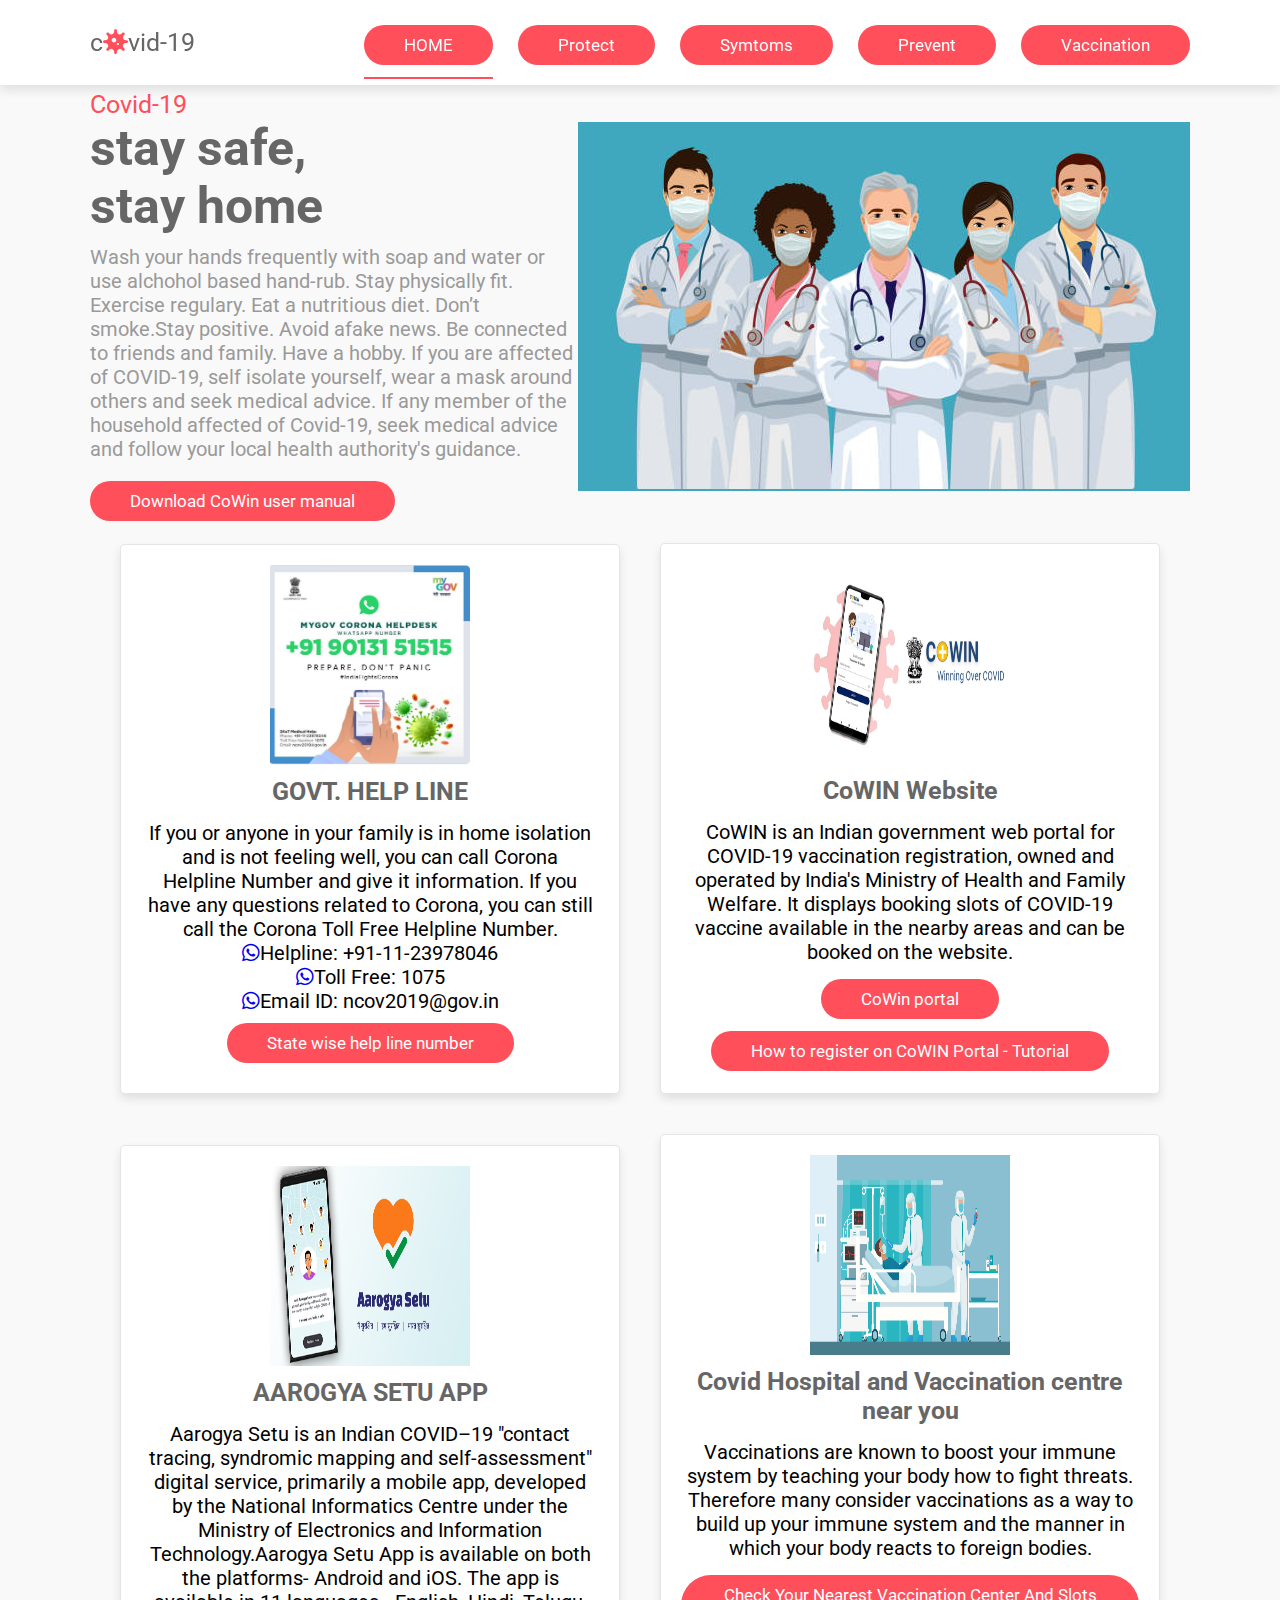
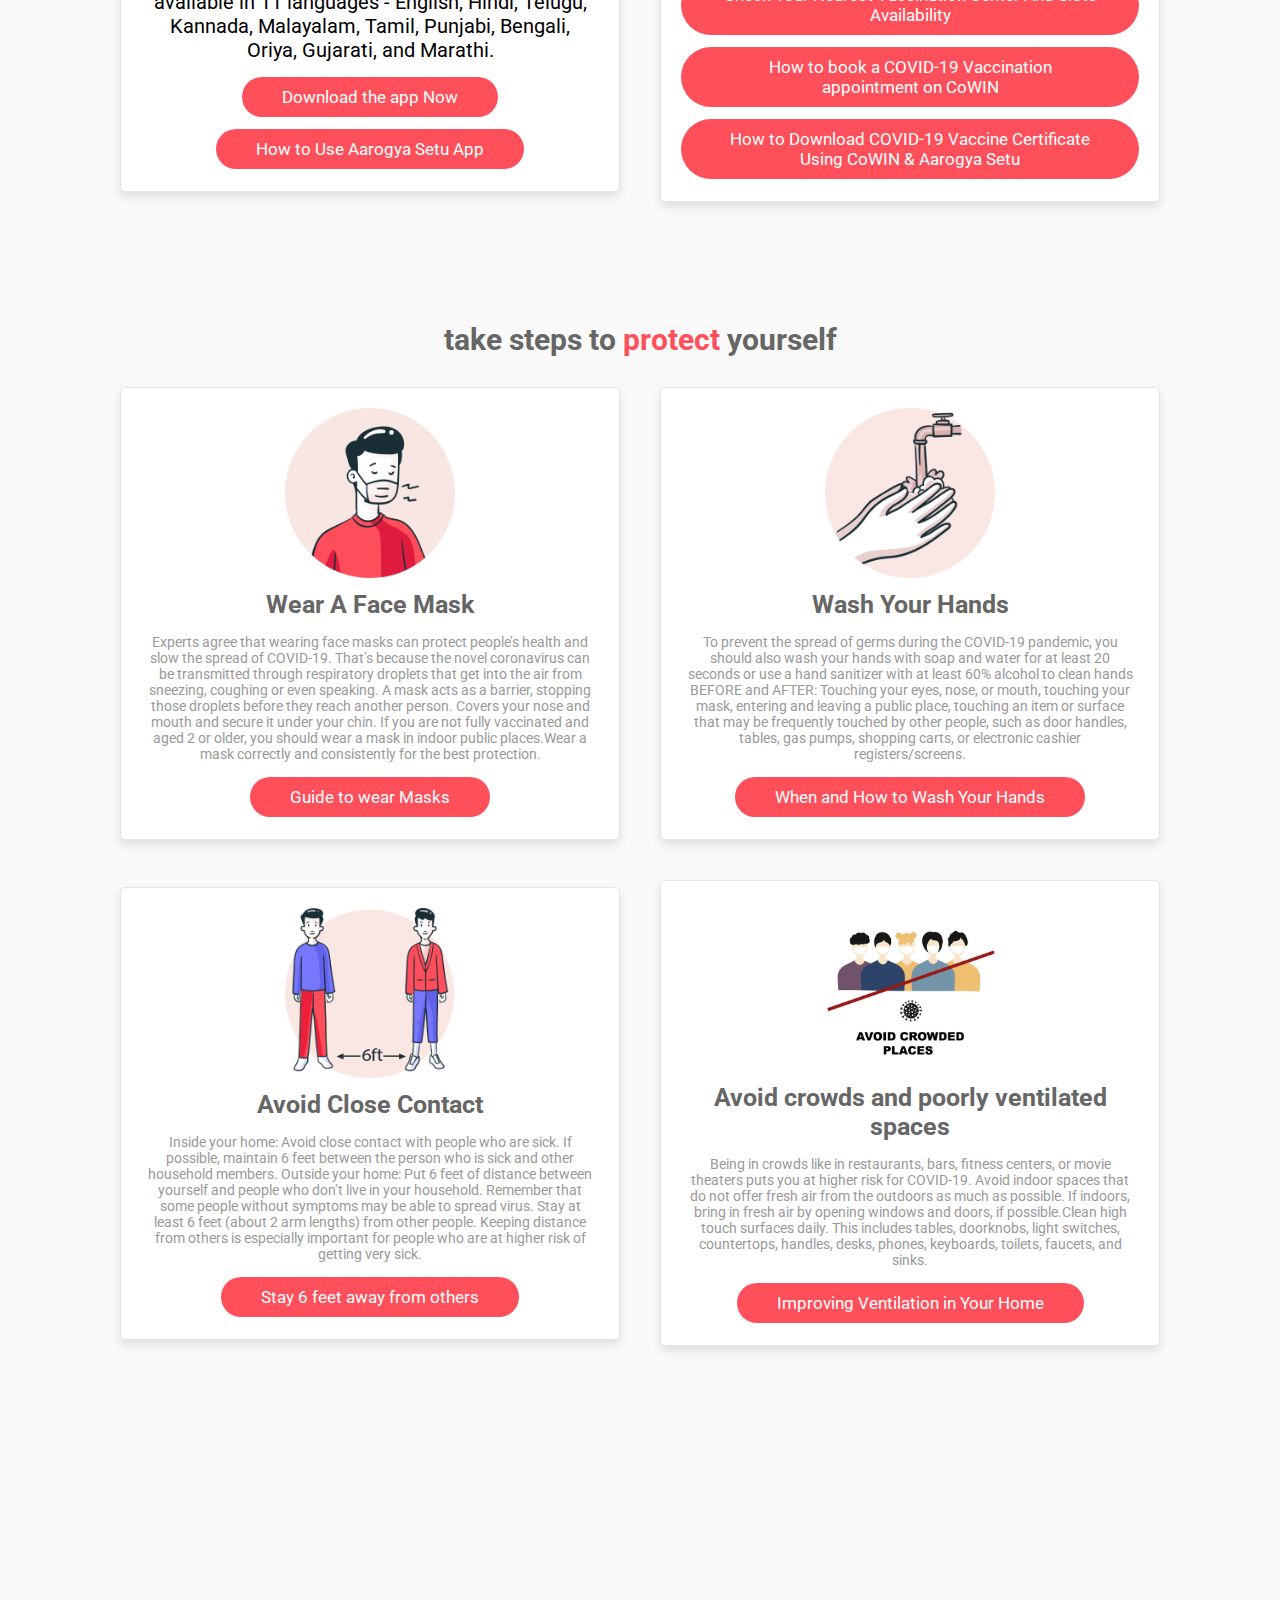
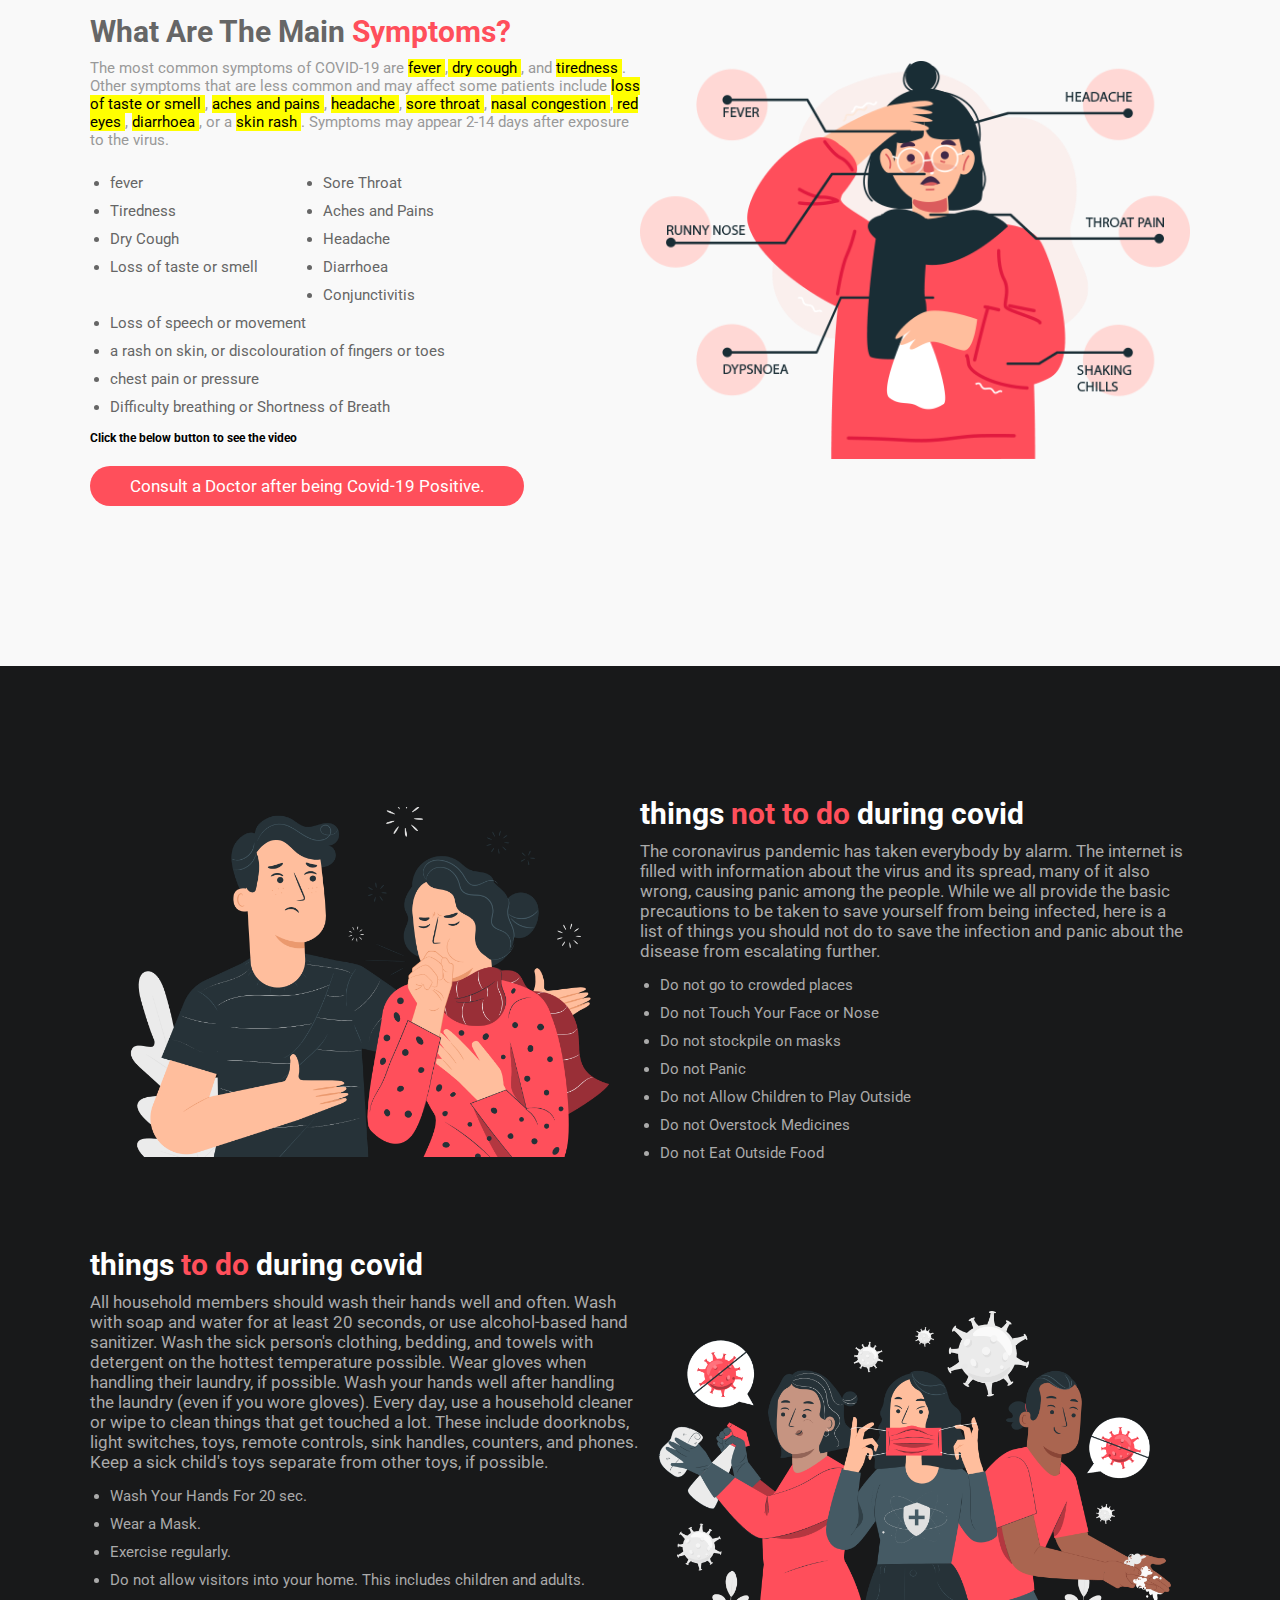
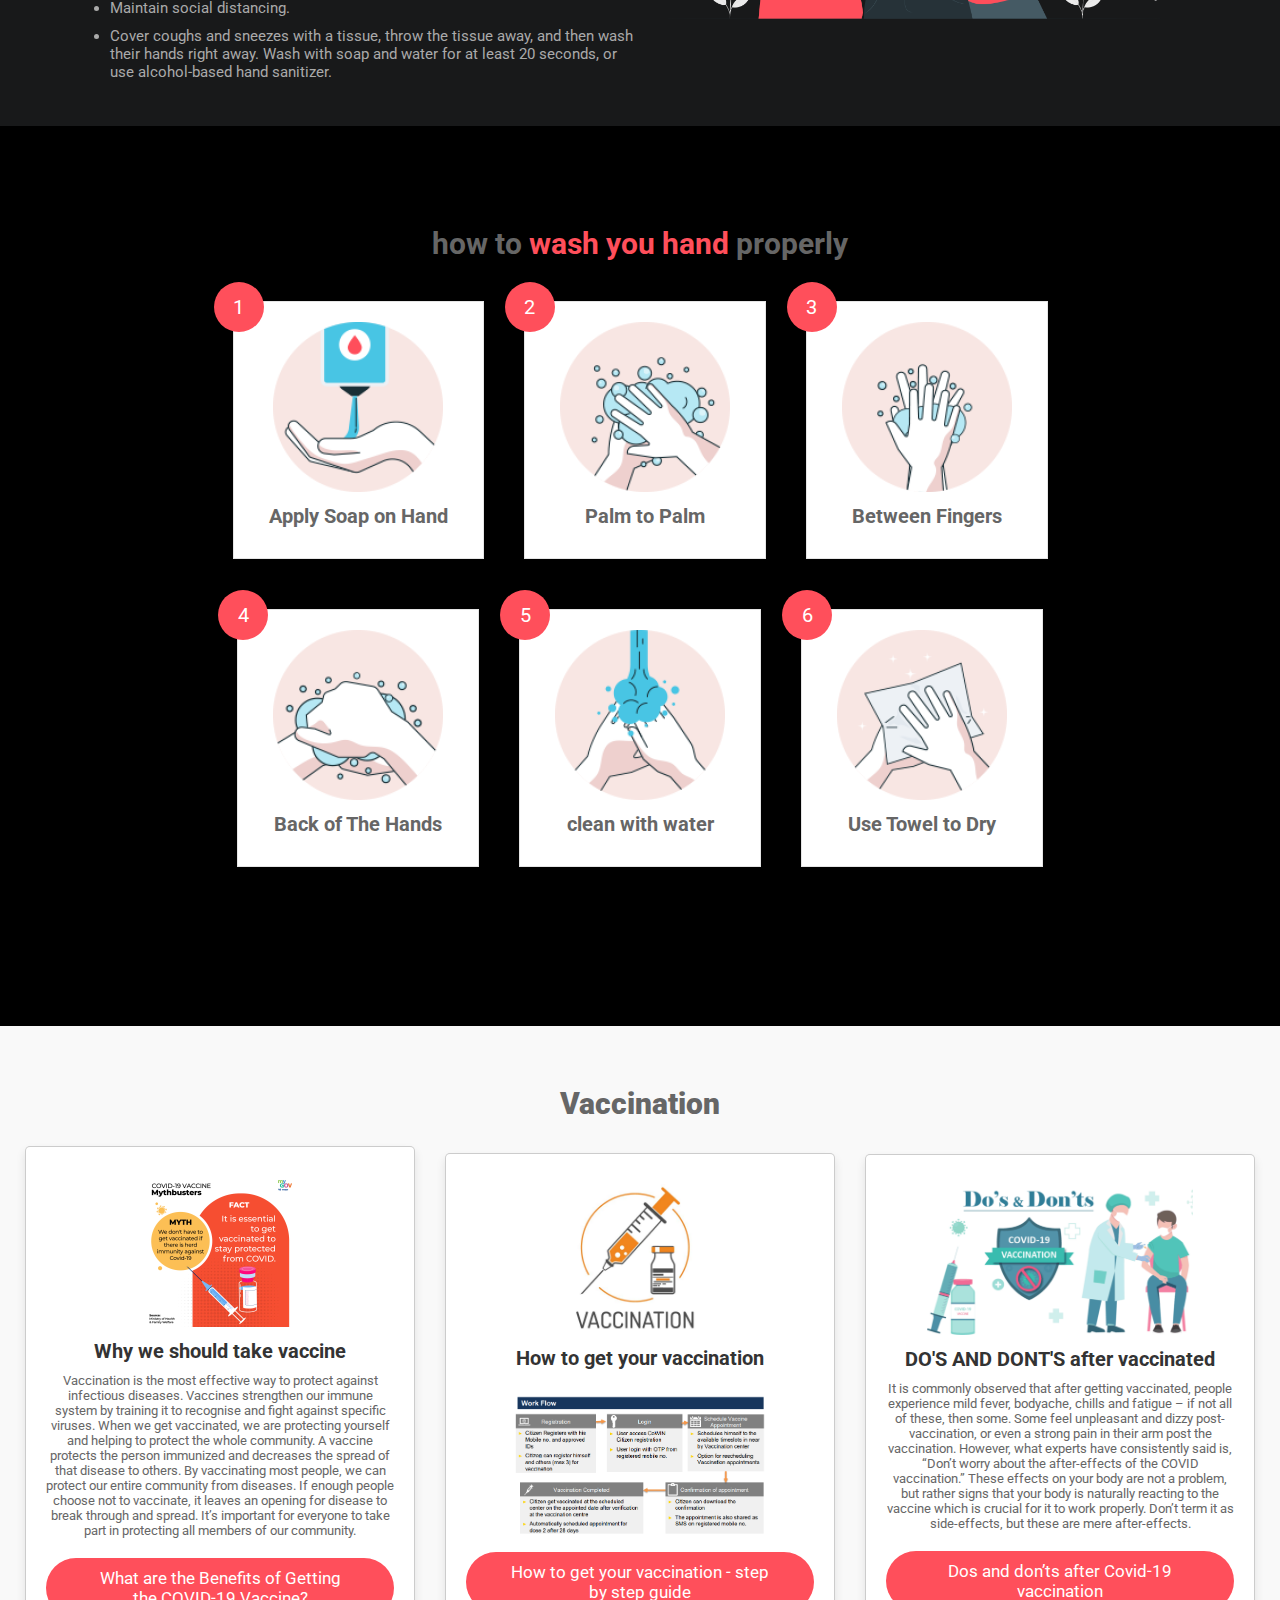
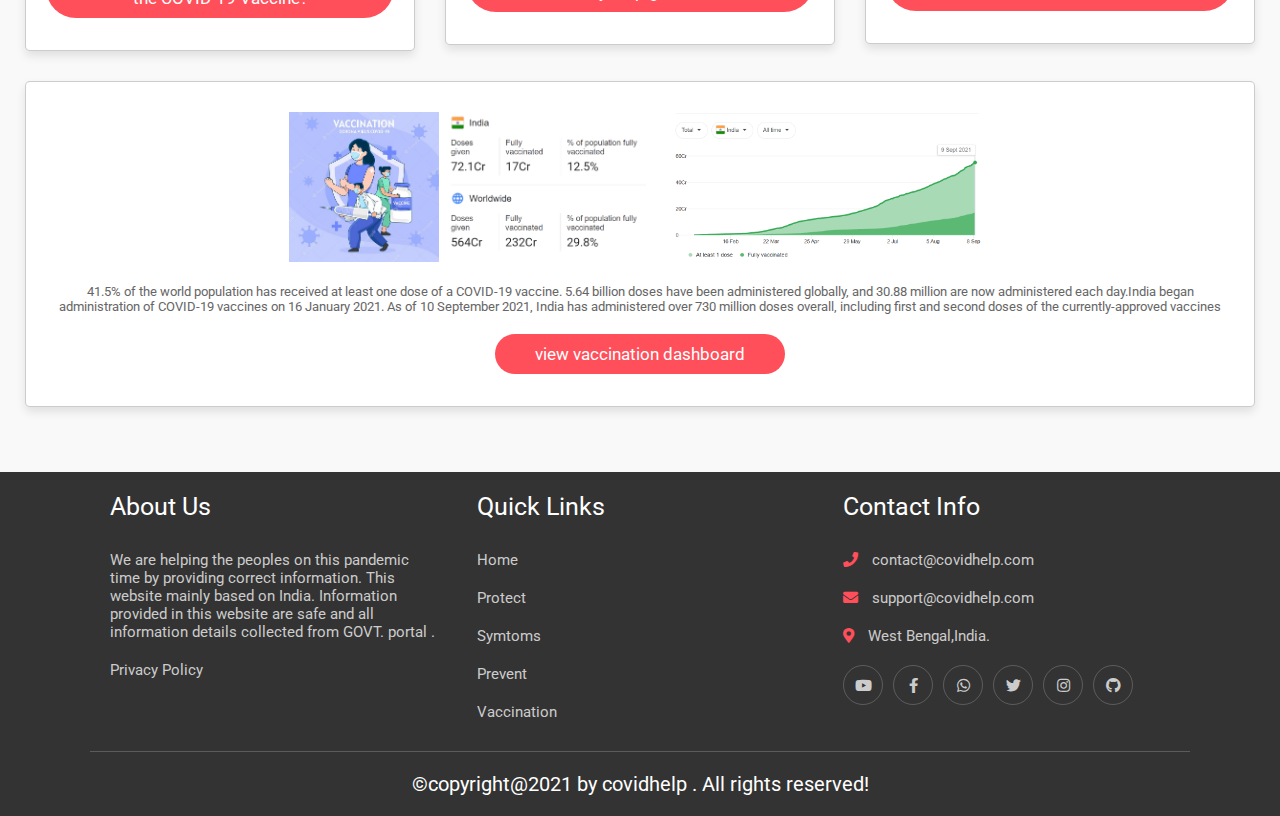
==== index.html @ de269ab4 "Update index.html" ====
<!DOCTYPE html>
<html lang="en">
<head>
    <meta charset="UTF-8">
    <meta name="viewport" content="width=device-width, initial-scale=1.0">
    <title>Responsive Covid-19 Website </title>

    <!-- font awesome cdn link  -->
    <link rel="stylesheet" href="https://cdnjs.cloudflare.com/ajax/libs/font-awesome/5.15.3/css/all.min.css">

    <!-- custom css file link  -->
    <link rel="stylesheet" href="style.css">

</head>
<body>
    
<!-- header section starts  -->

<header>

    <a href="#" class="logo">c<span class="fas fa-virus"></span>vid-19</a>

    <div id="menu" class="fas fa-bars"></div>

    <nav class="navbar">
        <ul>
            <li><a href="#home"><nav class="btn">HOME</nav></a></li>
            <li><a href="#protect"><nav class="btn">Protect</nav></a></li>
            <li><a href="#symtoms"><nav class="btn">Symtoms</nav></a></li>
            <li><a href="#prevent"><nav class="btn">Prevent</nav></a></li>
            <li><a href="#vaccination"><nav class="btn">Vaccination</nav></a></li>
            <!-- <li><a href="#handwash"><nav class="btn">hand wash</nav></a></li> -->
            <!-- <li><a href="#spread"><nav class="btn">Spread</nav></a></li> -->
        </ul>
    </nav>

</header>

<!-- header section ends -->

<!-- home section starts  -->
 
<section class="home" id="home">

    <div class="content">

        <span>Covid-19</span>
        <h3>stay safe, <br> stay home</h3>
        <p>Wash your hands frequently with soap and water or use alchohol based hand-rub. Stay physically fit. Exercise regulary. Eat a nutritious diet. Don’t smoke.Stay positive. Avoid afake news. Be connected to friends and family. Have a hobby. If you are affected of COVID-19, self isolate yourself, wear a mask around others and seek medical advice. If any member of the household affected of Covid-19, seek medical advice and follow your local health authority's guidance.
        </p>
        <a href="../images/User_Guide_Citizen registration_18+.pdf" class="btn">Download CoWin user manual</a>

    </div>

    <div class="image">
        <img src="../images/doctor.jpg" alt="">
    </div>

<div class="box-container">
    <div class="box">
        <img src="../images/help line.png" alt="">
            <h3>GOVT. HELP LINE</h3>
            <p>
                If you or anyone in your family is in home isolation and is not feeling well, you can call Corona Helpline Number and give it information. If you have any questions related to Corona, you can still call the Corona Toll Free Helpline Number.<br>

                <a href="#" class="fab fa-whatsapp"></a>Helpline: +91-11-23978046 <br>
                <a href="#" class="fab fa-whatsapp"></a>Toll Free: 1075 <br>
                <a href="#" class="fab fa-whatsapp"></a>Email ID: ncov2019@gov.in <br>
                <a href="../images\coronvavirushelplinenumber.pdf" class="btn">State wise help line number</a>
                <!-- <a href="#" class="fab fa-twitter"></a> <br>
                <a href="#" class="fab fa-envelope"></a> <br> -->
            </p>
         </div>

         <div class="box">
            <img src="../images/cowin.jpeg" alt="">
            <h3>CoWIN Website</h3>
            <p> CoWIN is an Indian government web portal for COVID-19 vaccination registration, owned and operated by India's Ministry of Health and Family Welfare. It displays booking slots of COVID-19 vaccine available in the nearby areas and can be booked on the website.     
            </p>
            <a href="https://www.cowin.gov.in/" class="btn">CoWin portal</a>
            <a href="https://youtu.be/iLyDzPsIB3E" class="btn">How to register on CoWIN Portal - Tutorial</a>
        </div>

        <div class="box">
            <img src="../images/aarogya-setu.jpg" alt="">
            <h3>AAROGYA SETU APP</h3>
            <p>
                Aarogya Setu is an Indian COVID–19 "contact tracing, syndromic mapping and self-assessment" digital service, primarily a mobile app, developed by the National Informatics Centre under the Ministry of Electronics and Information Technology.Aarogya Setu App is available on both the platforms- Android and iOS. The app is available in 11 languages - English, Hindi, Telugu, Kannada, Malayalam, Tamil, Punjabi, Bengali, Oriya, Gujarati, and Marathi. <br>

            </p>
            <a href="https://play.google.com/store/apps/details?id=nic.goi.aarogyasetu" class="btn">Download the app Now</a>
            <a href="https://youtu.be/gybsRI771Jg" class="btn">How to Use Aarogya Setu App</a>
        </div>

        <div class="box">
            <img src="../images/covid-19-treatment-hospital.jpg" alt="">
            <h3>Covid Hospital and Vaccination centre near you</h3>
            <p>
                Vaccinations are known to boost your immune system by teaching your body how to fight threats. Therefore many consider vaccinations as a way to build up your immune system and the manner in which your body reacts to foreign bodies.
            </p>
            <a href="https://www.cowin.gov.in" class="btn">Check Your Nearest Vaccination Center And Slots Availability</a>
            <a href="https://youtu.be/io-oreIAuTM" class="btn">How to book a COVID-19 Vaccination appointment on CoWIN</a>
            <a href="https://youtu.be/2OgBGn1oZc8" class="btn">How to Download COVID-19 Vaccine Certificate Using CoWIN & Aarogya Setu</a>
        </div>

    </div>
</section>

<!-- home section ends -->

<section class="protect" id="protect">

    <h1 class="heading">take steps to <span>protect</span> yourself</h1>

    <div class="box-container">

        <div class="box">
            <img src="../images\protect-1.png" alt="">
            <h3>Wear A Face Mask</h3>
            <p>Experts agree that wearing face masks can protect people’s health and slow the spread of COVID-19. That’s because the novel coronavirus can be transmitted through respiratory droplets that get into the air from sneezing, coughing or even speaking. A mask acts as a barrier, stopping those droplets before they reach another person. Covers your nose and mouth and secure it under your chin. If you are not fully vaccinated and aged 2 or older, you should wear a mask in indoor public places.Wear a mask correctly and consistently for the best protection.</p>
            <a href="https://www.cdc.gov/coronavirus/2019-ncov/prevent-getting-sick/about-face-coverings.html" class="btn">Guide to wear Masks</a>
        </div>

        <div class="box">
            <img src="../images\protect-2.png" alt="">
            <h3>Wash Your Hands</h3>
            <p>To prevent the spread of germs during the COVID-19 pandemic, you should also wash your hands with soap and water for at least 20 seconds or use a hand sanitizer with at least 60% alcohol to clean hands BEFORE and AFTER:
                Touching your eyes, nose, or mouth,
                touching your mask,
                entering and leaving a public place,
                touching an item or surface that may be frequently touched by other people, such as door handles, tables, gas pumps, shopping carts, or electronic cashier registers/screens.</p>
            <a href="https://www.cdc.gov/handwashing/when-how-handwashing.html" class="btn">When and How to Wash Your Hands</a>
        </div>

        <div class="box">
            <img src="../images\protect-3.png" alt="">
            <h3>Avoid Close Contact</h3>
            <p>Inside your home: Avoid close contact with people who are sick.
                If possible, maintain 6 feet between the person who is sick and other household members.
                Outside your home: Put 6 feet of distance between yourself and people who don’t live in your household.
                Remember that some people without symptoms may be able to spread virus.
                Stay at least 6 feet (about 2 arm lengths) from other people.
                Keeping distance from others is especially important for people who are at higher risk of getting very sick.</p>
            <a href="https://www.cdc.gov/coronavirus/2019-ncov/prevent-getting-sick/prevention.html" class="btn">Stay 6 feet away from others</a>
        </div>
        <div class="box">
            <img src="../images/avoid-crowded-places.jpg" alt="">
            <h3>Avoid crowds and poorly ventilated spaces</h3>
            <p>Being in crowds like in restaurants, bars, fitness centers, or movie theaters puts you at higher risk for COVID-19.
                Avoid indoor spaces that do not offer fresh air from the outdoors as much as possible.
                If indoors, bring in fresh air by opening windows and doors, if possible.Clean high touch surfaces daily. This includes tables, doorknobs, light switches, countertops, handles, desks, phones, keyboards, toilets, faucets, and sinks.</p>
            <a href="https://www.cdc.gov/coronavirus/2019-ncov/prevent-getting-sick/Improving-Ventilation-Home.html" class="btn">Improving Ventilation in Your Home</a>
        </div>








    </div>

</section>

<!-- symtoms section starts  -->

<section class="symtoms" id="symtoms">

    <div class="content">
        <h1 class="heading">What Are The Main <span>Symptoms?</span></h1>
        <p> The most common symptoms of COVID-19 are <mark> fever </mark> ,<mark> dry cough </mark>, and <mark>  tiredness </mark>. Other symptoms that are less common and may affect some patients include <mark> loss of taste or smell </mark>, <mark> aches and pains </mark>, <mark> headache </mark>, <mark>sore throat </mark>, <mark> nasal congestion </mark>,<mark> red eyes </mark>, <mark> diarrhoea </mark>, or a <mark> skin rash </mark>.  Symptoms may appear 2-14 days after exposure to the virus.
        </p>
        <ul>
            <div class="one">
                <li>fever</li>
                <li>Tiredness</li>
                <li>Dry Cough</li>
                <li>Loss of taste or smell</li>
            </div>
            <div class="two">
                <li>Sore Throat</li>            
                <li>Aches and Pains</li>
                <li>Headache</li>
                <li>Diarrhoea</li>
                <li>Conjunctivitis </li>
                <!-- <li>a rash on skin, or discolouration of fingers or toes</li> -->
            </div> 
            <div class="three">
                <li>Loss of speech or movement</li>  
                  <li>a rash on skin, or discolouration of fingers or toes</li>         
                <li>chest pain or pressure</li>
                <li>Difficulty breathing or Shortness of Breath</li>
            </div>

        </ul>
         <h3> Click the below button to see the video </h3> <br>
        <a href="https://youtu.be/ICyGokyR0jM" class="btn">  Consult a Doctor after being Covid-19 Positive.</a>
    </div>

    <div class="image">  
        <img src="../images\symptoms-img.png" alt="">
    </div>

</section>

<!-- symtoms section ends -->

<!-- prevent section starts  -->

<section class="prevent" id="prevent">

    <div class="row">

        <div class="image">
            <img src="../images/dont-img.png" alt="">
        </div>

        <div class="content">
            <h1 class="heading">things <span>not to do</span> during covid</h1>
            <p>The coronavirus pandemic has taken everybody by alarm. The internet is filled with information about the virus and its spread, many of it also wrong, causing panic among the people. While we all provide  the basic precautions to be taken to save yourself from being infected, here is a list of  things you should not do to save the infection and panic about the disease from escalating further.</p>
            <ul>
                <li>Do not go to crowded places</li>
                <li>Do not Touch Your Face or Nose</li>
                <li>Do not stockpile on masks</li>
                <li>Do not Panic</li>
                <li>Do not Allow Children to Play Outside</li>
                <li>Do not Overstock Medicines </li>
                <li>Do not Eat Outside Food</li>
                <!-- <li></li>
                <li></li> -->
            </ul>
        </div>

    </div>

    <div class="row">

        <div class="content">
            <h1 class="heading">things <span>to do</span> during covid</h1>
            <p>All household members should wash their hands well and often. Wash with soap and water for at least 20 seconds, or use alcohol-based hand sanitizer.
                Wash the sick person's clothing, bedding, and towels with detergent on the hottest temperature possible. Wear gloves when handling their laundry, if possible. Wash your hands well after handling the laundry (even if you wore gloves).
                Every day, use a household cleaner or wipe to clean things that get touched a lot. These include doorknobs, light switches, toys, remote controls, sink handles, counters, and phones. Keep a sick child's toys separate from other toys, if possible.
                </p>
            <ul>
                <li>Wash Your Hands For 20 sec.</li>
                <li>Wear a Mask. </li>
                <li>Exercise regularly.</li>
                <li>Do not allow visitors into your home. This includes children and adults.</li>
                <li>Maintain social distancing. </li>
                <li>Cover coughs and sneezes with a tissue, throw the tissue away, and then wash their hands right away. Wash with soap and water for at least 20 seconds, or use alcohol-based hand sanitizer.</li>
            </ul>
        </div>

        <div class="image">
            <img src="../images\do-img.png" alt="">
        </div>

    </div>

</section>

<!-- prevent section ends -->

<!-- handwash section starts  -->

<section class="handwash" id="handwash">

    <h1 class="heading">how to <span>wash you hand</span> properly</h1>

    <div class="box-container">

        <div class="box">
            <span>1</span>
            <img src="../images/hadnwash-1.png" alt="">
            <h3>Apply Soap on Hand</h3>
        </div>

        <div class="box">
            <span>2</span>
            <img src="../images\hadnwash-2.png" alt="">
            <h3>Palm to Palm</h3>
        </div>

        <div class="box">
            <span>3</span>
            <img src="../images\hadnwash-3.png" alt="">
            <h3>Between Fingers</h3>
        </div>

        <div class="box">
            <span>4</span>
            <img src="../images\hadnwash-4.png" alt="">
            <h3>Back of The Hands</h3>
        </div>

        <div class="box">
            <span>5</span>
            <img src="../images\hadnwash-5.png" alt="">
            <h3>clean with water</h3>
        </div>

        <div class="box">
            <span>6</span>
            <img src="../images\hadnwash-6.png" alt="">
            <h3>Use Towel to Dry</h3>
        </div>

    </div>

</section>



<!-- vaccination section starts -->



<section class="vaccination" id="vaccination">

    <h1 class="heading"><b>Vaccination</b></h1>
    
    <div class="box-container">
    
        <div class="box">
            <img src="../images/vaccination1.jpg" alt="">
            <h3>Why we should take vaccine</h3>
            <h4></h4>
            <p>Vaccination is the most effective way to protect against infectious diseases. 

                Vaccines strengthen our immune system by training it to recognise and fight against specific viruses. 
                
                When we get vaccinated, we are protecting yourself and helping to protect the whole community. 
                    A vaccine protects the person immunized and decreases the spread of that disease to others.
                    
                    
                    By vaccinating most people, we can protect our entire community from diseases. If enough people choose not to vaccinate, it leaves an opening for disease to break through and spread. It’s important for everyone to take part in protecting all members of our community.
                                 
            </p>
            <a href="https://www.muhealth.org/our-stories/what-are-benefits-getting-covid-19-vaccine" class="btn">What are the Benefits of Getting the COVID-19 Vaccine?</a>
        </div>
    
        <div class="box">
            <img src="../images/covid-vaccination-2.jpg" alt="">
            <h3> How to get your vaccination</h3>
             <!-- register,book appointment,get vaccinated, Download the Certificate -->
            <p><b></b> </p>

            <img src="../images/cowin step by step.png" alt="">
            

<a href="../images/User_Guide_Citizen registration_18+.pdf" class="btn">How to get your vaccination - step by step guide </a>



        </div>
    
        <div class="box">
            <img src="../images/What-are-the-Do-and-Don’ts-of-Covid-Vaccination.png" alt="">
            <h3>DO'S AND DONT'S after vaccinated</h3>
            <p> It is commonly observed that after getting vaccinated, people experience mild fever, bodyache, chills and fatigue – if not all of these, then some. Some feel unpleasant and dizzy post-vaccination, or even a strong pain in their arm post the vaccination. However, what experts have consistently said is, “Don’t worry about the after-effects of the COVID vaccination.” These effects on your body are not a problem, but rather signs that your body is naturally reacting to the vaccine which is crucial for it to work properly. Don’t term it as side-effects, but these are mere after-effects.</p>
            <a href="https://www.unicef.org/india/stories/covid-19-dos-and-donts-after-vaccination" class="btn">Dos and don’ts after Covid-19 vaccination</a>
        </div>

        <div class="box">
            <img src="../images/cartoon-coronavirus-vaccine-illustration.jpg" alt="">
            <img src="../images/vaccination details.png" alt="">
            <img src="../images/vacc .png" alt="">
            <h3></h3>
            <p>41.5% of the world population has received at least one dose of a COVID-19 vaccine.
                5.64 billion doses have been administered globally, and 30.88 million are now administered each day.India began administration of COVID-19 vaccines on 16 January 2021. As of 10 September 2021, India has administered over 730 million doses overall, including first and second doses of the currently-approved vaccines</p>
            <a href="https://dashboard.cowin.gov.in/" class="btn">view vaccination dashboard</a>
        </div>
    
    </div>
    </section>


<!-- latest news section ends -->

<!-- footer section starts  -->

<section class="footer">

    <div class="box-container">

        <div class="box">
            <h3>About Us</h3>
            <p>We are helping the peoples on this pandemic time by providing correct information. This website mainly based on India. Information provided in this website are safe and all information details collected from GOVT. portal .  </p>
            <a href="#">Privacy Policy</a>
        </div>

        <!-- <div class="box">
            <h3>Latest news</h3>
            <a href="#"></a>
            
        </div> -->

        <div class="box">
            <h3>Quick Links</h3>
            <a href="#home">Home</a>
            <a href="#protect">Protect</a>
            <a href="#symtoms">Symtoms</a>
            <a href="#prevent">Prevent</a>
            <a href="#vaccination">Vaccination</a>
            <!-- <a href="#handwash">handwash</a> -->
            <!-- <a href="#spread">spread</a> -->
        </div>

        <div class="box">
            <h3> Contact Info </h3>
            <p> <i class="fas fa-phone"></i> contact@covidhelp.com </p>
            <p> <i class="fas fa-envelope"></i> support@covidhelp.com </p>
            <!-- <p> <a href="mailto:ramk521985@gmail.com?subject=subject text">support@covidhelp.com</a> <br> </p> -->
            <p> <i class="fas fa-map-marker-alt"></i>  West Bengal,India. </p>
            <div class="share">
                <a href="#" class="fab fa-youtube"></a>
                <a href="#" class="fab fa-facebook-f"></a>
                <a href="#" class="fab fa-whatsapp"></a>
                <a href="#" class="fab fa-twitter"></a>
                <a href="#" class="fab fa-instagram"></a>
                <a href="#" class="fab fa-github"></a>
            </div>
        </div>

    </div>

    <h1 class="credit">&copy;copyright@2021 by covidhelp . <a href="#">  </a> All rights reserved! </h1>

</section>

<!-- footer section ends -->

<!-- scroll top  -->

<!-- <a href="#home" class="scroll-top">
    <img src="../images/scroll-img.png" alt="">
</a> -->















<!-- jquery cdn link  -->
<script src="https://cdnjs.cloudflare.com/ajax/libs/jquery/3.6.0/jquery.min.js"></script>

<!-- custom js file link  -->
<script src="script.js"></script>


</body>
</html>
---- style.css ----
@import url('https://fonts.googleapis.com/css2?family=Roboto:wght@100;300;400&display=swap');

:root{
    --red:#FF4F5B;
}

*{
    font-family: 'Roboto', sans-serif;
    margin:0; padding:0;
    box-sizing: border-box;
    outline: none; border:none;
    text-decoration: none;
    transition:all .3s cubic-bezier(.16,.8,.62,1.52);
    text-transform: none;
}

*::selection{
    background:var(--red);
    color:#fff;
}

html{
    font-size: 62.5%;
    overflow-x: hidden;
}

html::-webkit-scrollbar{
    width:1.3rem;
}

html::-webkit-scrollbar-track{
    background: #000;
}

html::-webkit-scrollbar-thumb{
    background: var(--red);
}

body{
    background:#f9f9f9;
}

section{
    min-height: 100vh;
    padding:0 7%;
    padding-top: 9rem;
}

.btn{
    display: inline-block;
    margin-top: 1rem;
    padding:1rem 4rem;
    border-radius: 5rem;
    background:var(--red);
    color:#fff;
    overflow: hidden;
    position: relative;
    z-index: 0;
    font-size: 1.7rem;
}

.btn::before{
    content:'';
    position: absolute;
    top: 0; left: 0;
    height: 100%;
    width: 100%;
    z-index: -1;
    background:#444;
    clip-path: polygon(0 0, 100% 0, 0 0, 0% 100%);
    transition:.3s linear;
}

.btn:hover::before{
    clip-path: polygon(0 0, 100% 0, 100% 100%, 0% 100%);
}

.heading{
    font-size: 3rem;
    color:#666;
}

.heading span{
    color:var(--red);
}


header{
    width:100%;
    background: #fff;
    display: flex;
    align-items: center;
    justify-content: space-between;
    position: fixed;
    top:0; left: 0;
    z-index: 1000;
    padding:1.5rem 7%;
    box-shadow: 0 .5rem 1rem rgba(0,0,0,.1);
}

header .logo{
    font-size: 2.5rem;
    color:#666;
}

header .logo span{
    color:var(--red);
}

header .navbar ul{
    display: flex;
    align-items: center;
    justify-content: center;
    list-style: none;
}

header .navbar ul li{
    margin-left: 2.5rem;
}

header .navbar ul li a{
    color:#999;
    font-size: 2rem;
}

header .navbar ul li a.active,
header .navbar ul li a:hover{
    color:var(--red);
    border-bottom: .2rem solid var(--red);
    padding:.7rem 0;
}

#menu{
    font-size: 3rem;
    color:rgb(134, 27, 221);
    cursor: pointer;
    display: none;
}

.home{
    display: flex;
    align-items: center;
    justify-content: center;
    flex-wrap: wrap;
}

.home .image{
    
    background-image: url('../images/doctor.jpg'); 
    /* background:url(../doctor.jpg) no-repeat; */
  /* background-size: cover;
    background-position: center; 
    */
    /* width: 55%;
    height: 35rem; */

}
   


.home .image img{
    width:100%;
}

.home .content{
    flex:1 1 40rem;
}

.home .content span{
    color:var(--red);
    font-size: 2.5rem;
}

.home .content h3{
    color:#666;
    font-size: 5rem;
}

.home .content p{
    color:#999;
    font-size: 2rem;
    padding:1rem 0;
}

.home .box-container{
    display: flex;
    align-items: center;
    justify-content: center;
    flex-wrap: wrap;
}

.home .box-container .box{
    background:#fff;
    border:.1rem solid rgba(0,0,0,.1);
    padding:2rem;
    margin:2rem;
    width:50rem;
    border-radius: .5rem;
    box-shadow: 0 .5rem 1rem rgba(0,0,0,.1);
    text-align: center;
}

.home .box-container .box img{
    height: 20rem;
    width:20rem;
}

.home .box-container .box h3{
    font-size: 2.5rem;
    color:#666;
    padding:1rem 0;
}

.home .box-container .box p{
    font-size: 2rem;
    color:#000;
    padding:.5rem;
}

.home .box-container .box:hover{
    transform:translateY(-1rem);
}






.protect .heading{
    text-align: center;
    padding:1rem;
}

.protect .box-container{
    display: flex;
    align-items: center;
    justify-content: center;
    flex-wrap: wrap;
}

.protect .box-container .box{
    background:#fff;
    border:.1rem solid rgba(0,0,0,.1);
    padding:2rem;
    margin:2rem;
    width:50rem;
    border-radius: .5rem;
    box-shadow: 0 .5rem 1rem rgba(0,0,0,.1);
    text-align: center;
}

.protect .box-container .box img{
    height: 17rem;
    width:17rem;
}

.protect .box-container .box h3{
    font-size: 2.5rem;
    color:#666;
    padding:1rem 0;
}

.protect .box-container .box p{
    font-size: 1.4rem;
    color:#999;
    padding:.5rem;
}

.protect .box-container .box:hover{
    transform:translateY(-1rem);
}

.symtoms{
    display: flex;
    align-items: center;
    justify-content: center;
    flex-wrap: wrap;
}

.symtoms .content{
    flex:1 1 40rem;
}

.symtoms .image{
    flex:1 1 40rem;
}

.symtoms .image img{
    width:100%;
}

.symtoms .content p{
    font-size: 1.5rem;
    color:#999;
    padding:1rem 0;
}

.symtoms .content ul{
    display: flex;
    flex-wrap: wrap;
    padding:1rem 0;
}

.symtoms .content ul .two{
    padding-left: 4.5rem;
}

.symtoms .content ul li{
    margin-left: 2rem;
    font-size: 1.5rem;
    color:#666;
    padding: .5rem 0;
}

.prevent{
    
    background:rgb(24, 25, 26);
   
}

.prevent .row{
    display: flex;
    align-items: center;
    justify-content: center;
    flex-wrap: wrap;
    padding:2rem 0;
}

.prevent .row .image{
    flex:1 1 37rem;
    height:35rem;
    text-align: center;
}

.prevent .row .image img{
    height:100%;
    width:100%;
    object-fit: cover;
}

.prevent .row .content{
    padding:2rem 0;
    flex:1 1 37rem;
}

.prevent .row .content .heading{
    color:#fff;
}

.prevent .row .content p{
    font-size: 1.7rem;
    color:#aaa;
    padding:1rem 0;
}

.prevent .row .content ul li{
    margin-left: 2rem;
    font-size: 1.5rem;
    color:#aaa;
    padding:.5rem 0;
}

.handwash{
    background: #000;
}


.handwash .heading{
    text-align: center;
    padding:1rem;
}

.handwash .box-container{
    display: flex;
    align-items: center;
    justify-content: center;
    flex-wrap: wrap;
}

.handwash .box-container .box{
    background:#fff;
    border:.1rem solid rgba(0,0,0,.1);
    margin:2rem;
    margin-top: 3rem;
    padding:2rem 3.5rem;
    text-align: center;
    position: relative;
}

.handwash .box-container .box img{
    height:17rem;
    width:17rem;
}

.handwash .box-container .box h3{
    font-size: 2rem;
    color:#666;
    padding:1rem 0;
}

.handwash .box-container .box span{
    display: block;
    position: absolute;
    top:-2rem; left:-2rem;
    height:5rem; width:5rem;
    line-height: 5rem;
    font-size: 2rem;
    color:#fff;
    background:var(--red);
    border-radius: 5rem;
}

/* .spread .heading{
    text-align: center;
    padding:1rem;
}

.spread .image{
    height: 80vh;
    width:100%;
    background:url(../images/map.png) no-repeat;
    background-size: cover;
    background-position: center;
} */

.vaccination .heading{
    text-align: center;
    padding: 1rem;
    
}
.vaccination .box-container{
    display: flex;
    align-items: center;
    justify-content: center;
    flex-wrap: wrap;
}

.vaccination .box-container .box{
    flex:1 1 30rem;
    background:#fff;
    border-radius: .5rem;
    border:.1rem solid rgba(0,0,0,.2);
    box-shadow: 0 .5rem 1rem rgba(0,0,0,.1);
    margin:1.5rem;
    padding:3rem 2rem;
    border-radius: .5rem;
    text-align: center;
    transition: .2s linear;
}

.vaccination .box-container .box img{
    height: 15rem;
}

.vaccination .box-container .box h3{
    font-size: 2rem;
    color:#333;
    padding-top: 1rem;
}

.vaccination .box-container .box p{
    font-size: 1.3rem;
    color:#666;
    padding: 1rem 0;
}
.vaccination{
    text-align: center;
    padding:5rem 1rem;
    background:url(../subscribe-bg.png) no-repeat;
    background-size: cover;
    background-position: center;
}




.footer{
    min-height: auto;
    padding-top: 0;
    background:#333;
}

.footer .box-container{
    display: flex;
    justify-content: center;
    flex-wrap: wrap;
}

.footer .box-container .box{
    flex:1 1 25rem;
    margin:2rem;
}

.footer .box-container .box h3{
    font-size: 2.5rem;
    color:#fff;
    padding-bottom: 2rem;
    font-weight: normal;
}

.footer .box-container .box p{
    font-size: 1.5rem;
    color:#ccc;
    padding:1rem 0;
}

.footer .box-container .box p i{
    padding-right: 1rem;
    color:var(--red);
}

.footer .box-container .box a{
    font-size: 1.5rem;
    color:#ccc;
    padding:1rem 0;
    display: block;
}

.footer .box-container .box a:hover{
    color:var(--red);
}

.footer .box-container .box .share{
    display: flex;
    flex-wrap: wrap;
    padding:1rem 0;
}

.footer .box-container .box .share a{
    height:4rem;
    width:4rem;
    line-height: 2rem;
    text-align: center;
    border-radius: 5rem;
    border:.1rem solid #fff3;
    margin-right: 1rem;
}

.footer .box-container .box .share a:hover{
    background:#fff;
}

.footer .credit{
    padding:2rem 1rem;
    text-align: center;
    color:#fff;
    font-weight: normal;
    font-size: 2rem;
    border-top: .1rem solid #fff3;
}

.footer .credit a{
    color:var(--red);
}

.scroll-top{
    position: fixed;
    bottom:7.5rem; right:2rem;
    z-index: 100;
    display: none;
}

.scroll-top img{
    height: 7rem;
}















/* media queries  */

@media (max-width:991px){

    html{
        font-size: 55%;
    }

}

@media (max-width:768px){

    #menu{
        display: block;
    }

    header .navbar{
        position: fixed;
        top:8rem; left:-120%;
        height: 100%;
        width:100%;
        background:#eee;
        border-top: .2rem solid rgba(0,0,0,.1);
    }

    header .navbar ul{
        flex-flow: column;
        padding:2rem;
    }

    header .navbar ul li{
        text-align: center;
        width:100%;
        margin:1rem 0;
    }

    header .navbar ul li a{
        display: block;
        padding:1rem;
    }

    header .navbar ul li a.active,
    header .navbar ul li a:hover{
        padding:1rem;
        background:var(--red);
        color:#fff;
        border:none;
        border-radius: 5rem;
    }

    .fa-times{
        transform: rotate(180deg);
    }

    header .navbar.nav-toggle{
        left:0;
    }

    .home .content{
        text-align: center;
    }

    .prevent .row:last-child{
        flex-flow: column-reverse;
    }

}

@media (max-width:500px){

    html{
        font-size: 50%;
    }

    section{
        padding:0 3%;
        padding-top: 9rem;
    }

}
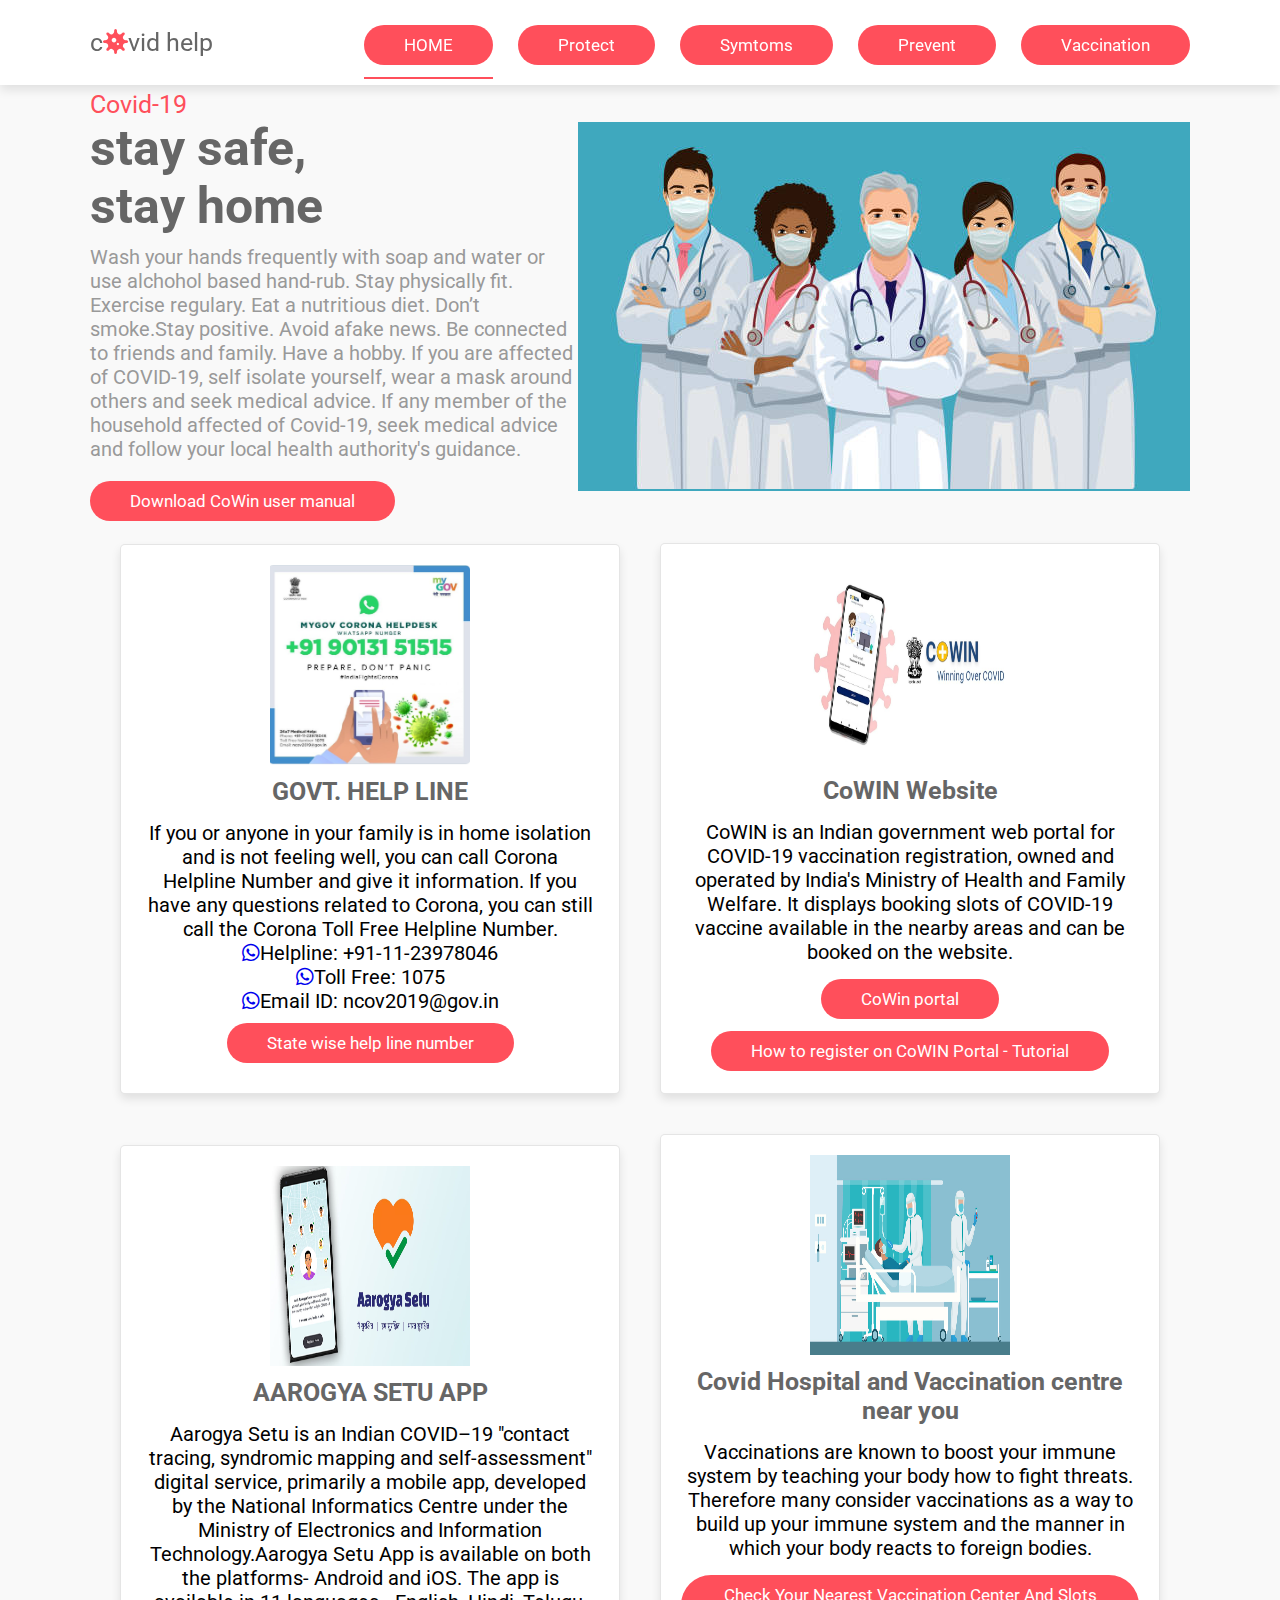
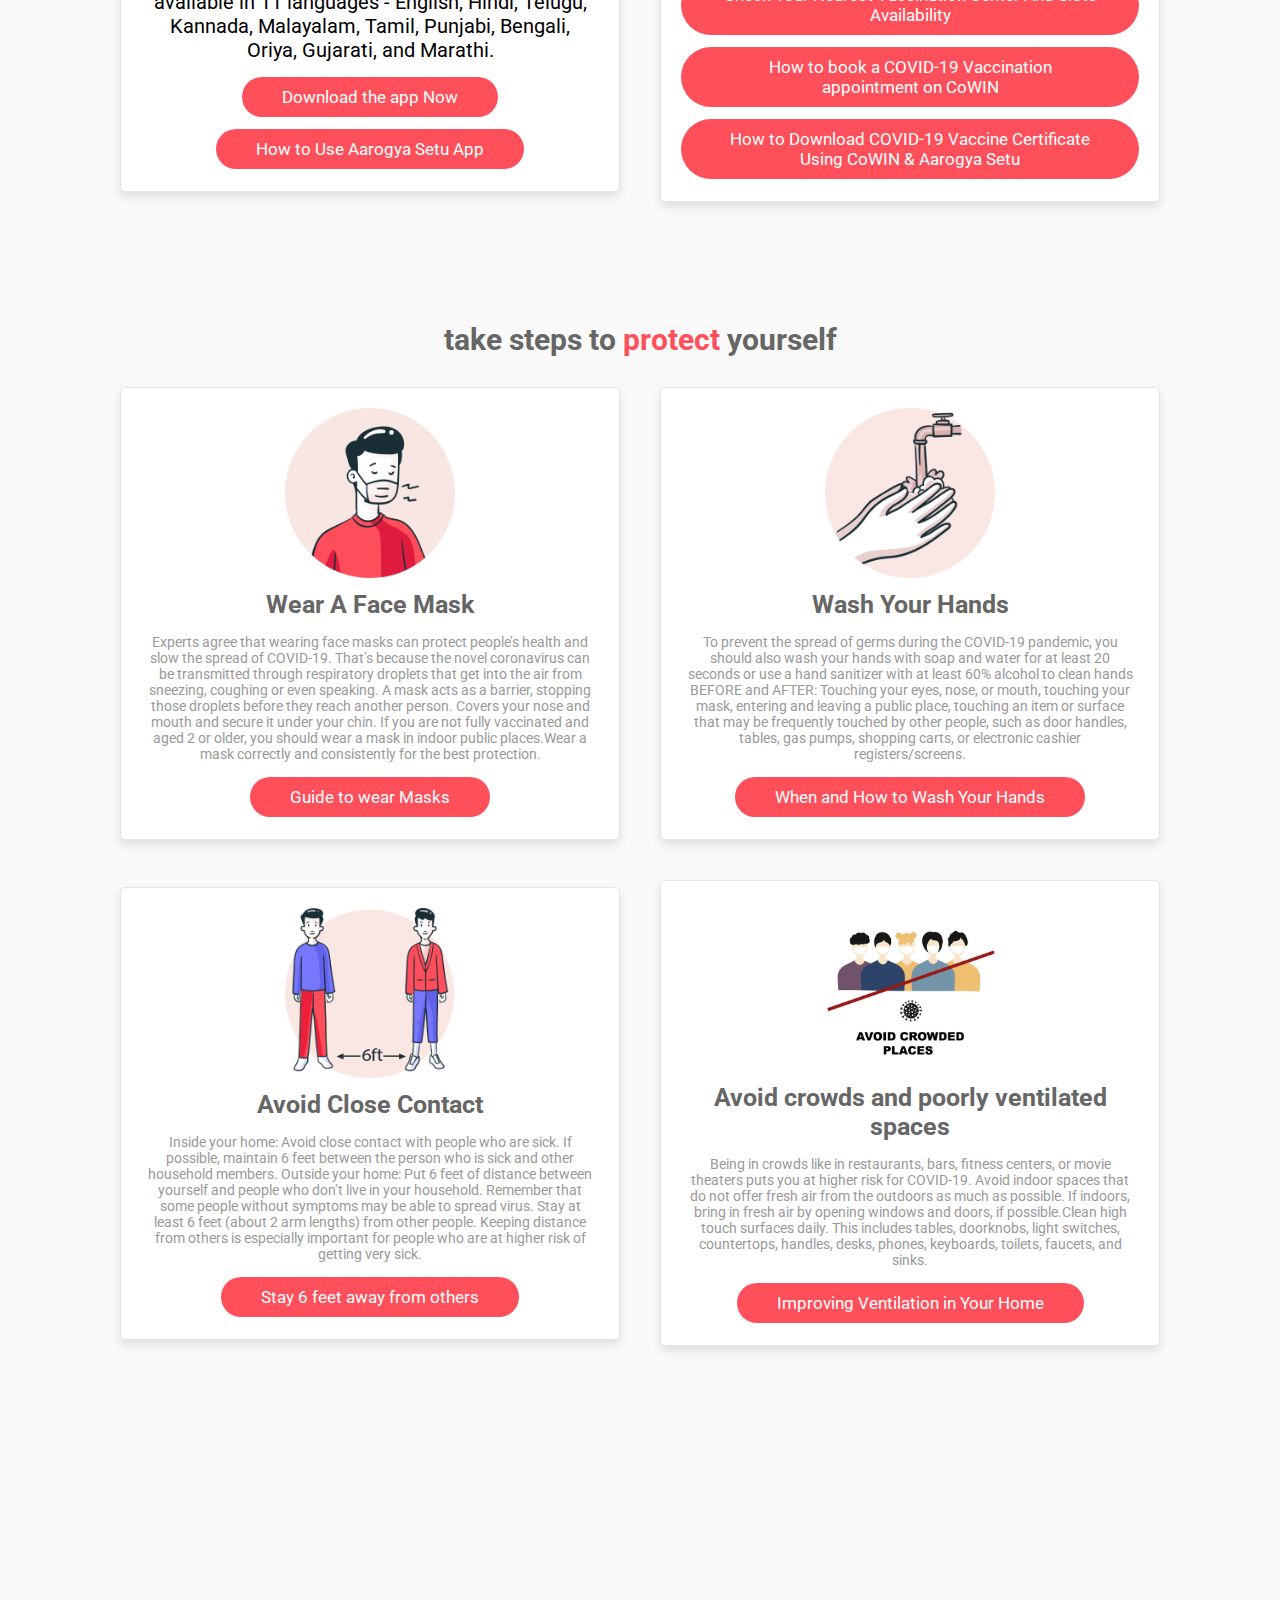
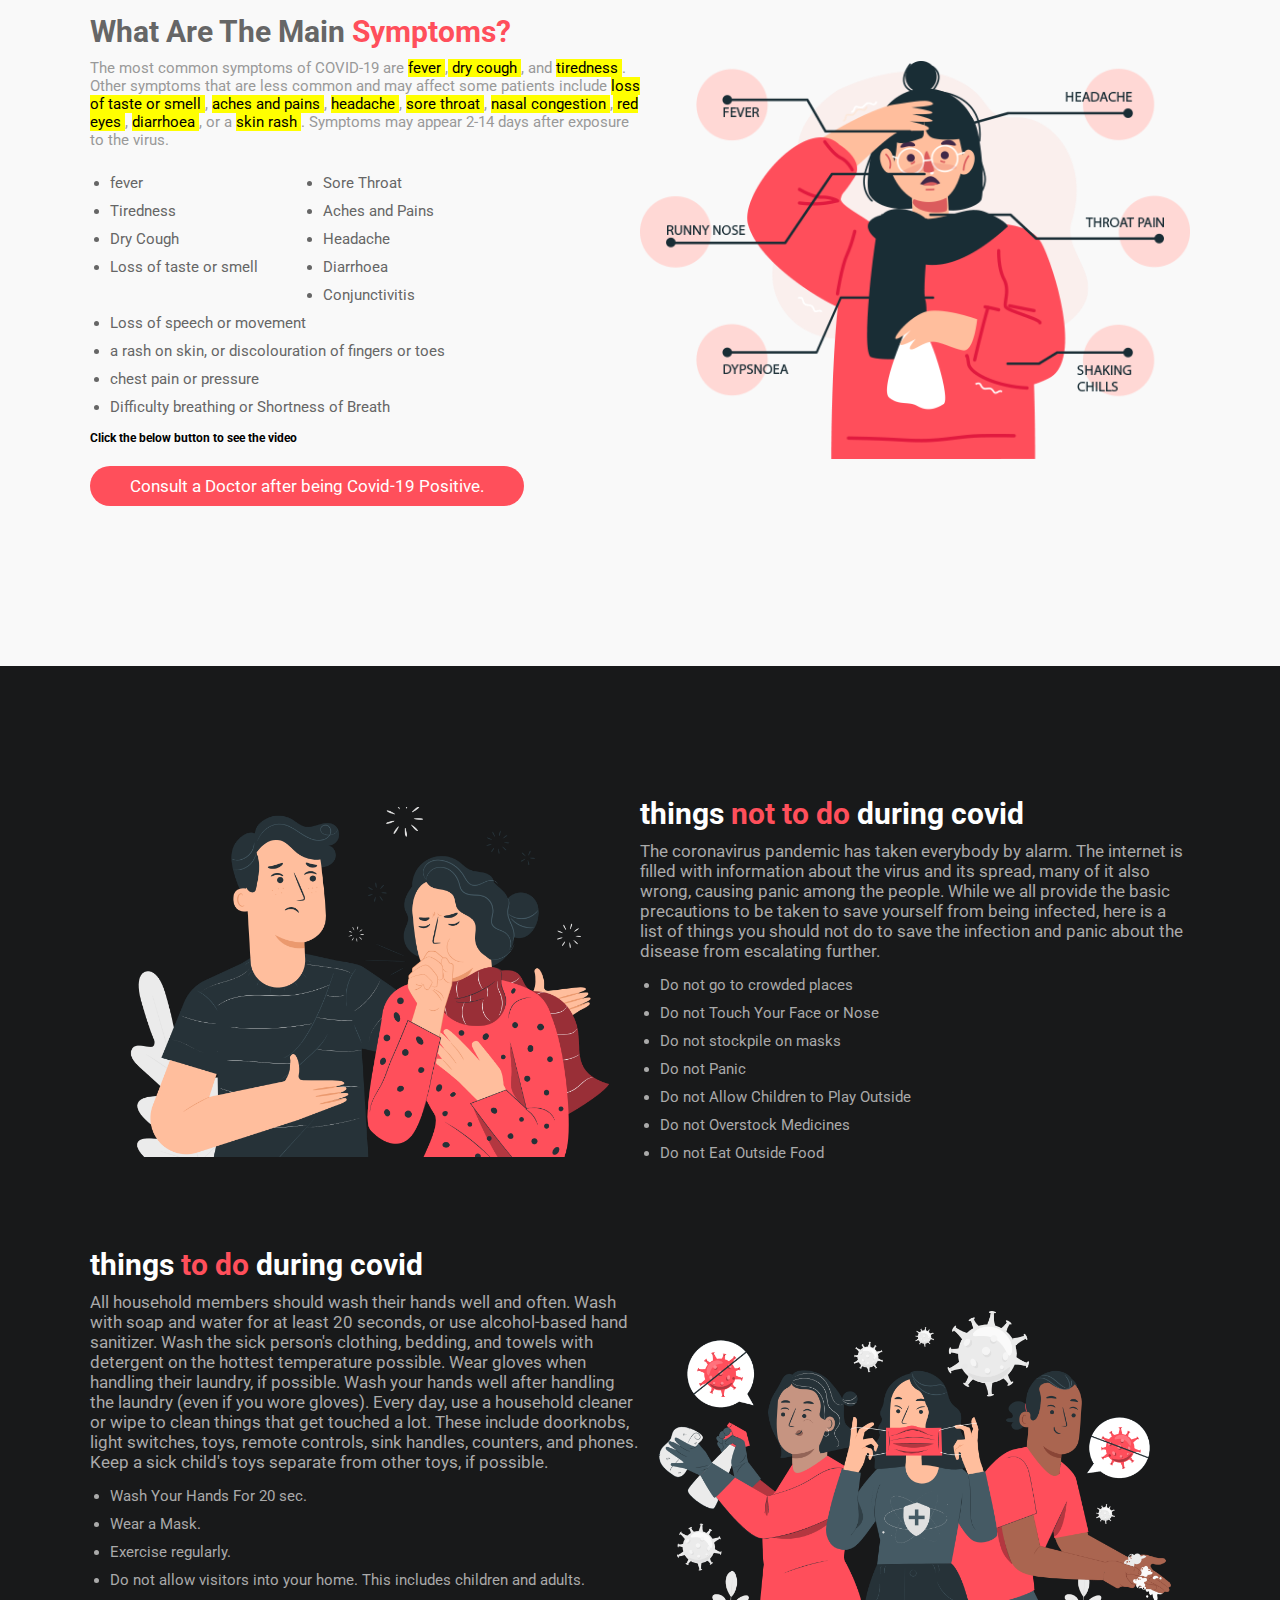
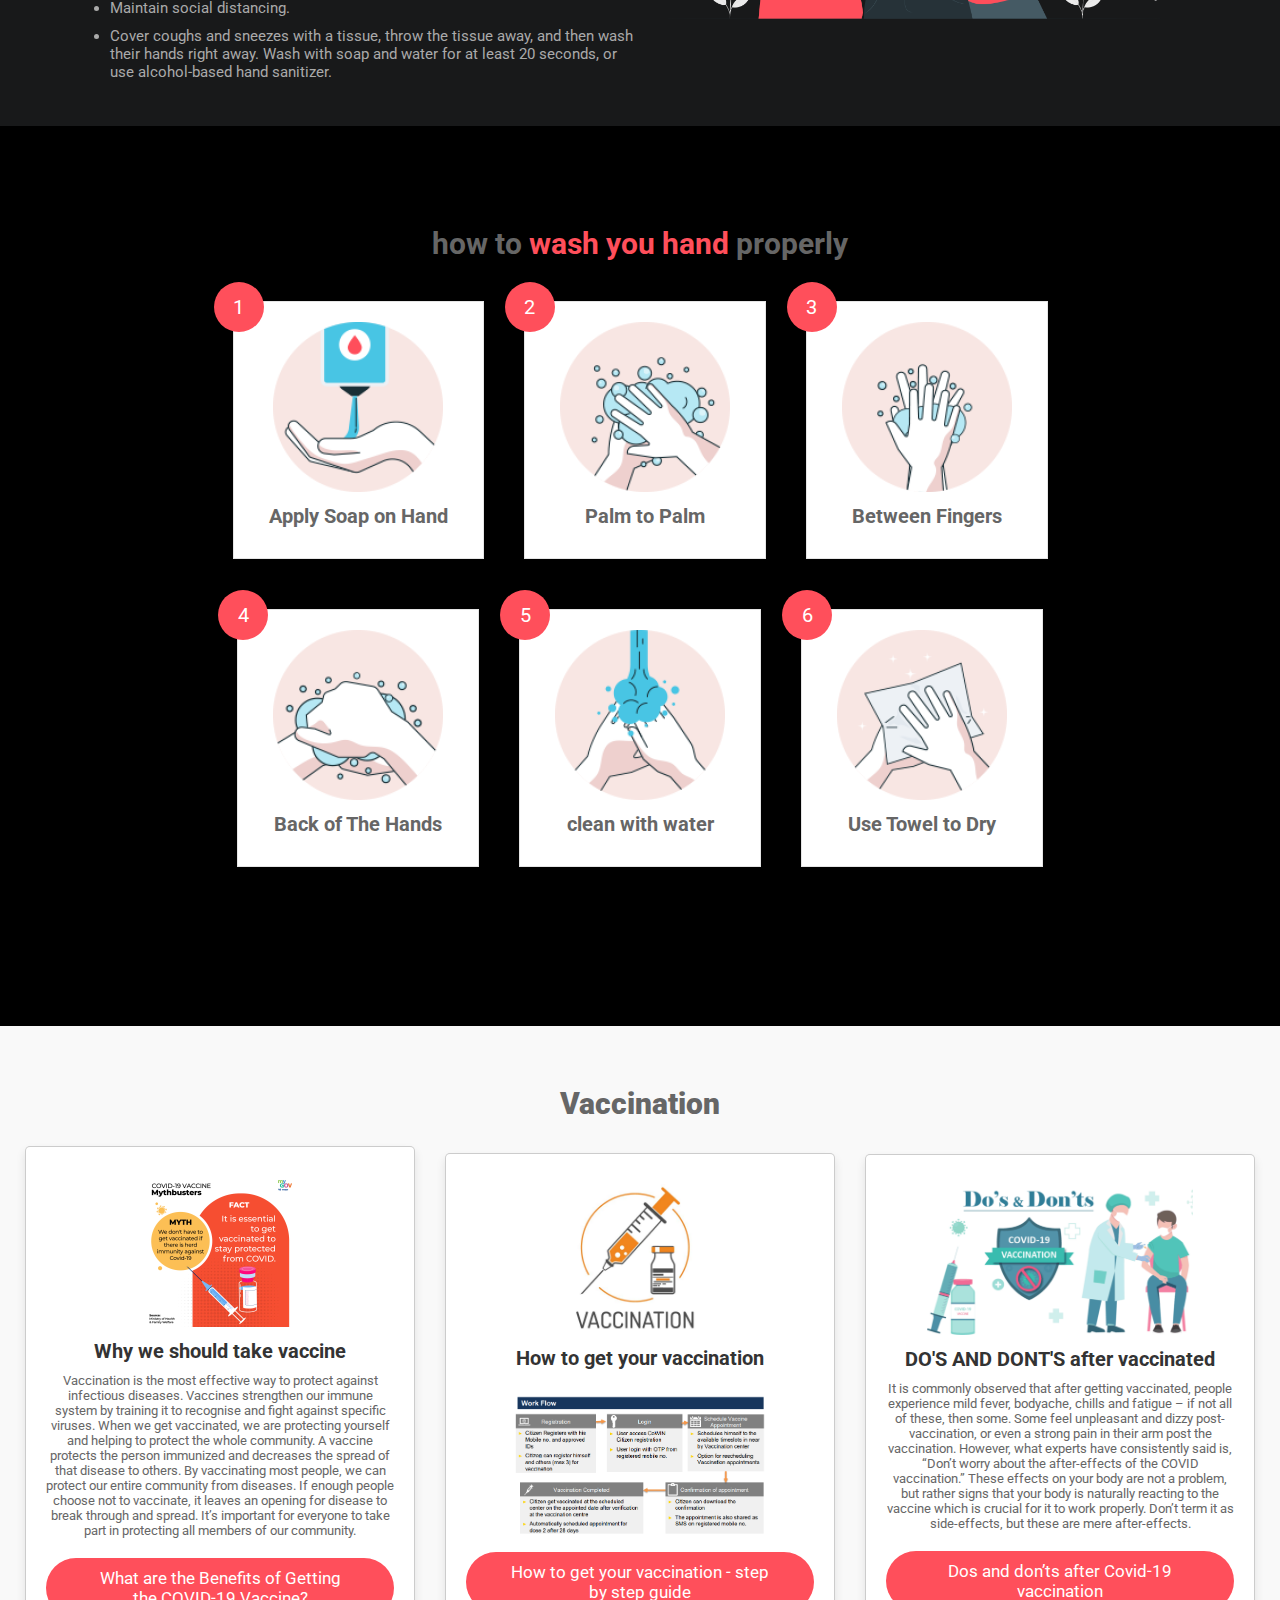
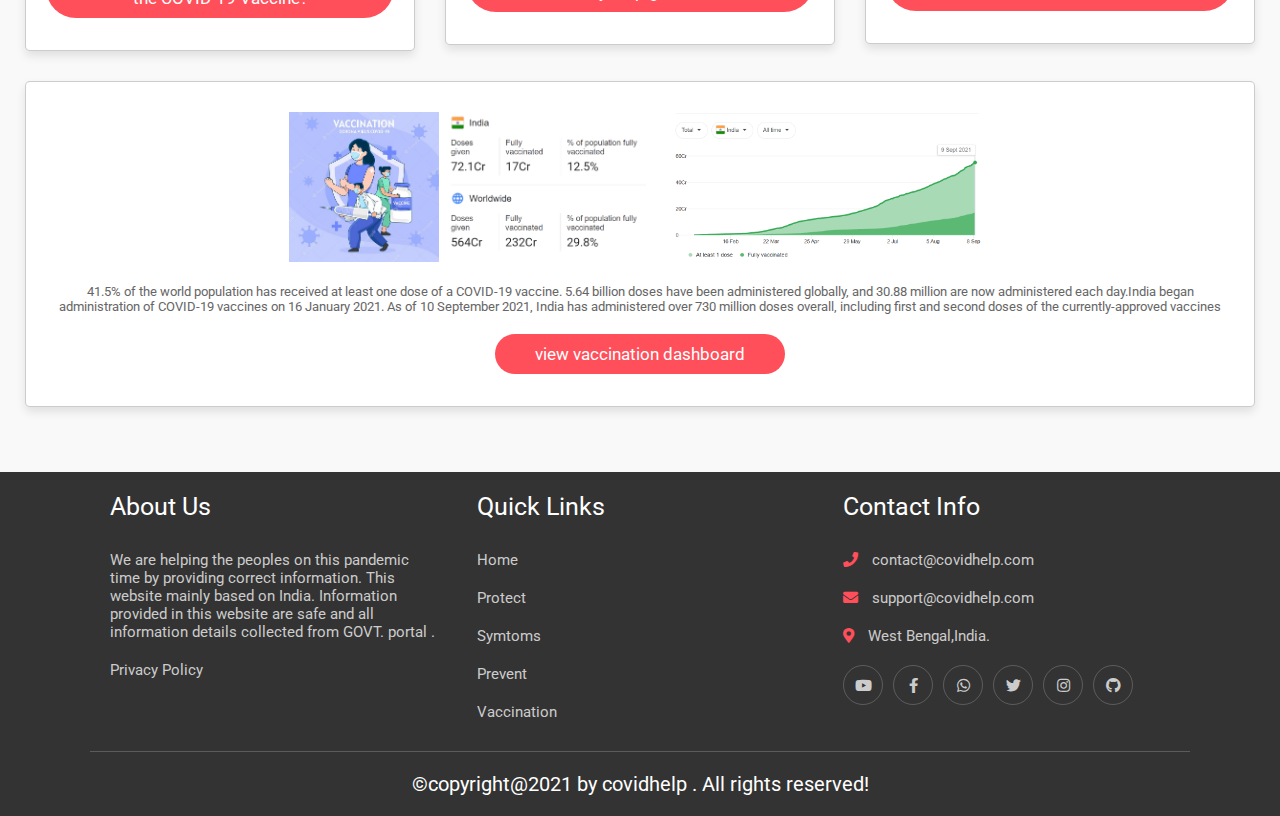
==== commit 6e74a8e0: "Update index.html" ====
--- a/index.html
+++ b/index.html
@@ -3,7 +3,7 @@
 <head>
     <meta charset="UTF-8">
     <meta name="viewport" content="width=device-width, initial-scale=1.0">
-    <title>Responsive Covid-19 Website </title>
+    <title>Covid Help </title>
 
     <!-- font awesome cdn link  -->
     <link rel="stylesheet" href="https://cdnjs.cloudflare.com/ajax/libs/font-awesome/5.15.3/css/all.min.css">
@@ -18,7 +18,7 @@
 
 <header>
 
-    <a href="#" class="logo">c<span class="fas fa-virus"></span>vid-19</a>
+    <a href="#" class="logo">c<span class="fas fa-virus"></span>vid help </a>
 
     <div id="menu" class="fas fa-bars"></div>
 
@@ -29,8 +29,7 @@
             <li><a href="#symtoms"><nav class="btn">Symtoms</nav></a></li>
             <li><a href="#prevent"><nav class="btn">Prevent</nav></a></li>
             <li><a href="#vaccination"><nav class="btn">Vaccination</nav></a></li>
-            <!-- <li><a href="#handwash"><nav class="btn">hand wash</nav></a></li> -->
-            <!-- <li><a href="#spread"><nav class="btn">Spread</nav></a></li> -->
+           
         </ul>
     </nav>
 
@@ -48,17 +47,17 @@
         <h3>stay safe, <br> stay home</h3>
         <p>Wash your hands frequently with soap and water or use alchohol based hand-rub. Stay physically fit. Exercise regulary. Eat a nutritious diet. Don’t smoke.Stay positive. Avoid afake news. Be connected to friends and family. Have a hobby. If you are affected of COVID-19, self isolate yourself, wear a mask around others and seek medical advice. If any member of the household affected of Covid-19, seek medical advice and follow your local health authority's guidance.
         </p>
-        <a href="../images/User_Guide_Citizen registration_18+.pdf" class="btn">Download CoWin user manual</a>
+        <a href="images/User_Guide_Citizen registration_18+.pdf" class="btn">Download CoWin user manual</a>
 
     </div>
 
     <div class="image">
-        <img src="../images/doctor.jpg" alt="">
+        <img src="images/doctor.jpg" alt="">
     </div>
 
 <div class="box-container">
     <div class="box">
-        <img src="../images/help line.png" alt="">
+        <img src="images/help line.png" alt="">
             <h3>GOVT. HELP LINE</h3>
             <p>
                 If you or anyone in your family is in home isolation and is not feeling well, you can call Corona Helpline Number and give it information. If you have any questions related to Corona, you can still call the Corona Toll Free Helpline Number.<br>
@@ -73,7 +72,7 @@
          </div>
 
          <div class="box">
-            <img src="../images/cowin.jpeg" alt="">
+            <img src="images/cowin.jpeg" alt="">
             <h3>CoWIN Website</h3>
             <p> CoWIN is an Indian government web portal for COVID-19 vaccination registration, owned and operated by India's Ministry of Health and Family Welfare. It displays booking slots of COVID-19 vaccine available in the nearby areas and can be booked on the website.     
             </p>
@@ -82,7 +81,7 @@
         </div>
 
         <div class="box">
-            <img src="../images/aarogya-setu.jpg" alt="">
+            <img src="images/aarogya-setu.jpg" alt="">
             <h3>AAROGYA SETU APP</h3>
             <p>
                 Aarogya Setu is an Indian COVID–19 "contact tracing, syndromic mapping and self-assessment" digital service, primarily a mobile app, developed by the National Informatics Centre under the Ministry of Electronics and Information Technology.Aarogya Setu App is available on both the platforms- Android and iOS. The app is available in 11 languages - English, Hindi, Telugu, Kannada, Malayalam, Tamil, Punjabi, Bengali, Oriya, Gujarati, and Marathi. <br>
@@ -93,7 +92,7 @@
         </div>
 
         <div class="box">
-            <img src="../images/covid-19-treatment-hospital.jpg" alt="">
+            <img src="images/covid-19-treatment-hospital.jpg" alt="">
             <h3>Covid Hospital and Vaccination centre near you</h3>
             <p>
                 Vaccinations are known to boost your immune system by teaching your body how to fight threats. Therefore many consider vaccinations as a way to build up your immune system and the manner in which your body reacts to foreign bodies.
@@ -115,14 +114,14 @@
     <div class="box-container">
 
         <div class="box">
-            <img src="../images\protect-1.png" alt="">
+            <img src="images\protect-1.png" alt="">
             <h3>Wear A Face Mask</h3>
             <p>Experts agree that wearing face masks can protect people’s health and slow the spread of COVID-19. That’s because the novel coronavirus can be transmitted through respiratory droplets that get into the air from sneezing, coughing or even speaking. A mask acts as a barrier, stopping those droplets before they reach another person. Covers your nose and mouth and secure it under your chin. If you are not fully vaccinated and aged 2 or older, you should wear a mask in indoor public places.Wear a mask correctly and consistently for the best protection.</p>
             <a href="https://www.cdc.gov/coronavirus/2019-ncov/prevent-getting-sick/about-face-coverings.html" class="btn">Guide to wear Masks</a>
         </div>
 
         <div class="box">
-            <img src="../images\protect-2.png" alt="">
+            <img src="images\protect-2.png" alt="">
             <h3>Wash Your Hands</h3>
             <p>To prevent the spread of germs during the COVID-19 pandemic, you should also wash your hands with soap and water for at least 20 seconds or use a hand sanitizer with at least 60% alcohol to clean hands BEFORE and AFTER:
                 Touching your eyes, nose, or mouth,
@@ -133,7 +132,7 @@
         </div>
 
         <div class="box">
-            <img src="../images\protect-3.png" alt="">
+            <img src="images\protect-3.png" alt="">
             <h3>Avoid Close Contact</h3>
             <p>Inside your home: Avoid close contact with people who are sick.
                 If possible, maintain 6 feet between the person who is sick and other household members.
@@ -144,7 +143,7 @@
             <a href="https://www.cdc.gov/coronavirus/2019-ncov/prevent-getting-sick/prevention.html" class="btn">Stay 6 feet away from others</a>
         </div>
         <div class="box">
-            <img src="../images/avoid-crowded-places.jpg" alt="">
+            <img src="images/avoid-crowded-places.jpg" alt="">
             <h3>Avoid crowds and poorly ventilated spaces</h3>
             <p>Being in crowds like in restaurants, bars, fitness centers, or movie theaters puts you at higher risk for COVID-19.
                 Avoid indoor spaces that do not offer fresh air from the outdoors as much as possible.
@@ -199,7 +198,7 @@
     </div>
 
     <div class="image">  
-        <img src="../images\symptoms-img.png" alt="">
+        <img src="images\symptoms-img.png" alt="">
     </div>
 
 </section>
@@ -213,7 +212,7 @@
     <div class="row">
 
         <div class="image">
-            <img src="../images/dont-img.png" alt="">
+            <img src="images/dont-img.png" alt="">
         </div>
 
         <div class="content">
@@ -253,7 +252,7 @@
         </div>
 
         <div class="image">
-            <img src="../images\do-img.png" alt="">
+            <img src="images\do-img.png" alt="">
         </div>
 
     </div>
@@ -272,37 +271,37 @@
 
         <div class="box">
             <span>1</span>
-            <img src="../images/hadnwash-1.png" alt="">
+            <img src="images/hadnwash-1.png" alt="">
             <h3>Apply Soap on Hand</h3>
         </div>
 
         <div class="box">
             <span>2</span>
-            <img src="../images\hadnwash-2.png" alt="">
+            <img src="images\hadnwash-2.png" alt="">
             <h3>Palm to Palm</h3>
         </div>
 
         <div class="box">
             <span>3</span>
-            <img src="../images\hadnwash-3.png" alt="">
+            <img src="images\hadnwash-3.png" alt="">
             <h3>Between Fingers</h3>
         </div>
 
         <div class="box">
             <span>4</span>
-            <img src="../images\hadnwash-4.png" alt="">
+            <img src="images\hadnwash-4.png" alt="">
             <h3>Back of The Hands</h3>
         </div>
 
         <div class="box">
             <span>5</span>
-            <img src="../images\hadnwash-5.png" alt="">
+            <img src="images\hadnwash-5.png" alt="">
             <h3>clean with water</h3>
         </div>
 
         <div class="box">
             <span>6</span>
-            <img src="../images\hadnwash-6.png" alt="">
+            <img src="images\hadnwash-6.png" alt="">
             <h3>Use Towel to Dry</h3>
         </div>
 
@@ -323,7 +322,7 @@
     <div class="box-container">
     
         <div class="box">
-            <img src="../images/vaccination1.jpg" alt="">
+            <img src="images/vaccination1.jpg" alt="">
             <h3>Why we should take vaccine</h3>
             <h4></h4>
             <p>Vaccination is the most effective way to protect against infectious diseases. 
@@ -341,31 +340,31 @@
         </div>
     
         <div class="box">
-            <img src="../images/covid-vaccination-2.jpg" alt="">
+            <img src="images/covid-vaccination-2.jpg" alt="">
             <h3> How to get your vaccination</h3>
              <!-- register,book appointment,get vaccinated, Download the Certificate -->
             <p><b></b> </p>
 
-            <img src="../images/cowin step by step.png" alt="">
+            <img src="images/cowin step by step.png" alt="">
             
 
-<a href="../images/User_Guide_Citizen registration_18+.pdf" class="btn">How to get your vaccination - step by step guide </a>
-
-
-
-        </div>
-    
-        <div class="box">
-            <img src="../images/What-are-the-Do-and-Don’ts-of-Covid-Vaccination.png" alt="">
+<a href="images/User_Guide_Citizen registration_18+.pdf" class="btn">How to get your vaccination - step by step guide </a>
+
+
+
+        </div>
+    
+        <div class="box">
+            <img src="images/What-are-the-Do-and-Don’ts-of-Covid-Vaccination.png" alt="">
             <h3>DO'S AND DONT'S after vaccinated</h3>
             <p> It is commonly observed that after getting vaccinated, people experience mild fever, bodyache, chills and fatigue – if not all of these, then some. Some feel unpleasant and dizzy post-vaccination, or even a strong pain in their arm post the vaccination. However, what experts have consistently said is, “Don’t worry about the after-effects of the COVID vaccination.” These effects on your body are not a problem, but rather signs that your body is naturally reacting to the vaccine which is crucial for it to work properly. Don’t term it as side-effects, but these are mere after-effects.</p>
             <a href="https://www.unicef.org/india/stories/covid-19-dos-and-donts-after-vaccination" class="btn">Dos and don’ts after Covid-19 vaccination</a>
         </div>
 
         <div class="box">
-            <img src="../images/cartoon-coronavirus-vaccine-illustration.jpg" alt="">
-            <img src="../images/vaccination details.png" alt="">
-            <img src="../images/vacc .png" alt="">
+            <img src="images/cartoon-coronavirus-vaccine-illustration.jpg" alt="">
+            <img src="images/vaccination details.png" alt="">
+            <img src="images/vacc .png" alt="">
             <h3></h3>
             <p>41.5% of the world population has received at least one dose of a COVID-19 vaccine.
                 5.64 billion doses have been administered globally, and 30.88 million are now administered each day.India began administration of COVID-19 vaccines on 16 January 2021. As of 10 September 2021, India has administered over 730 million doses overall, including first and second doses of the currently-approved vaccines</p>
@@ -403,8 +402,7 @@
             <a href="#symtoms">Symtoms</a>
             <a href="#prevent">Prevent</a>
             <a href="#vaccination">Vaccination</a>
-            <!-- <a href="#handwash">handwash</a> -->
-            <!-- <a href="#spread">spread</a> -->
+           
         </div>
 
         <div class="box">
@@ -419,7 +417,7 @@
                 <a href="#" class="fab fa-whatsapp"></a>
                 <a href="#" class="fab fa-twitter"></a>
                 <a href="#" class="fab fa-instagram"></a>
-                <a href="#" class="fab fa-github"></a>
+                <a href="https://github.com/AKASHDEEPMAHATA/" class="fab fa-github"></a>
             </div>
         </div>
 
